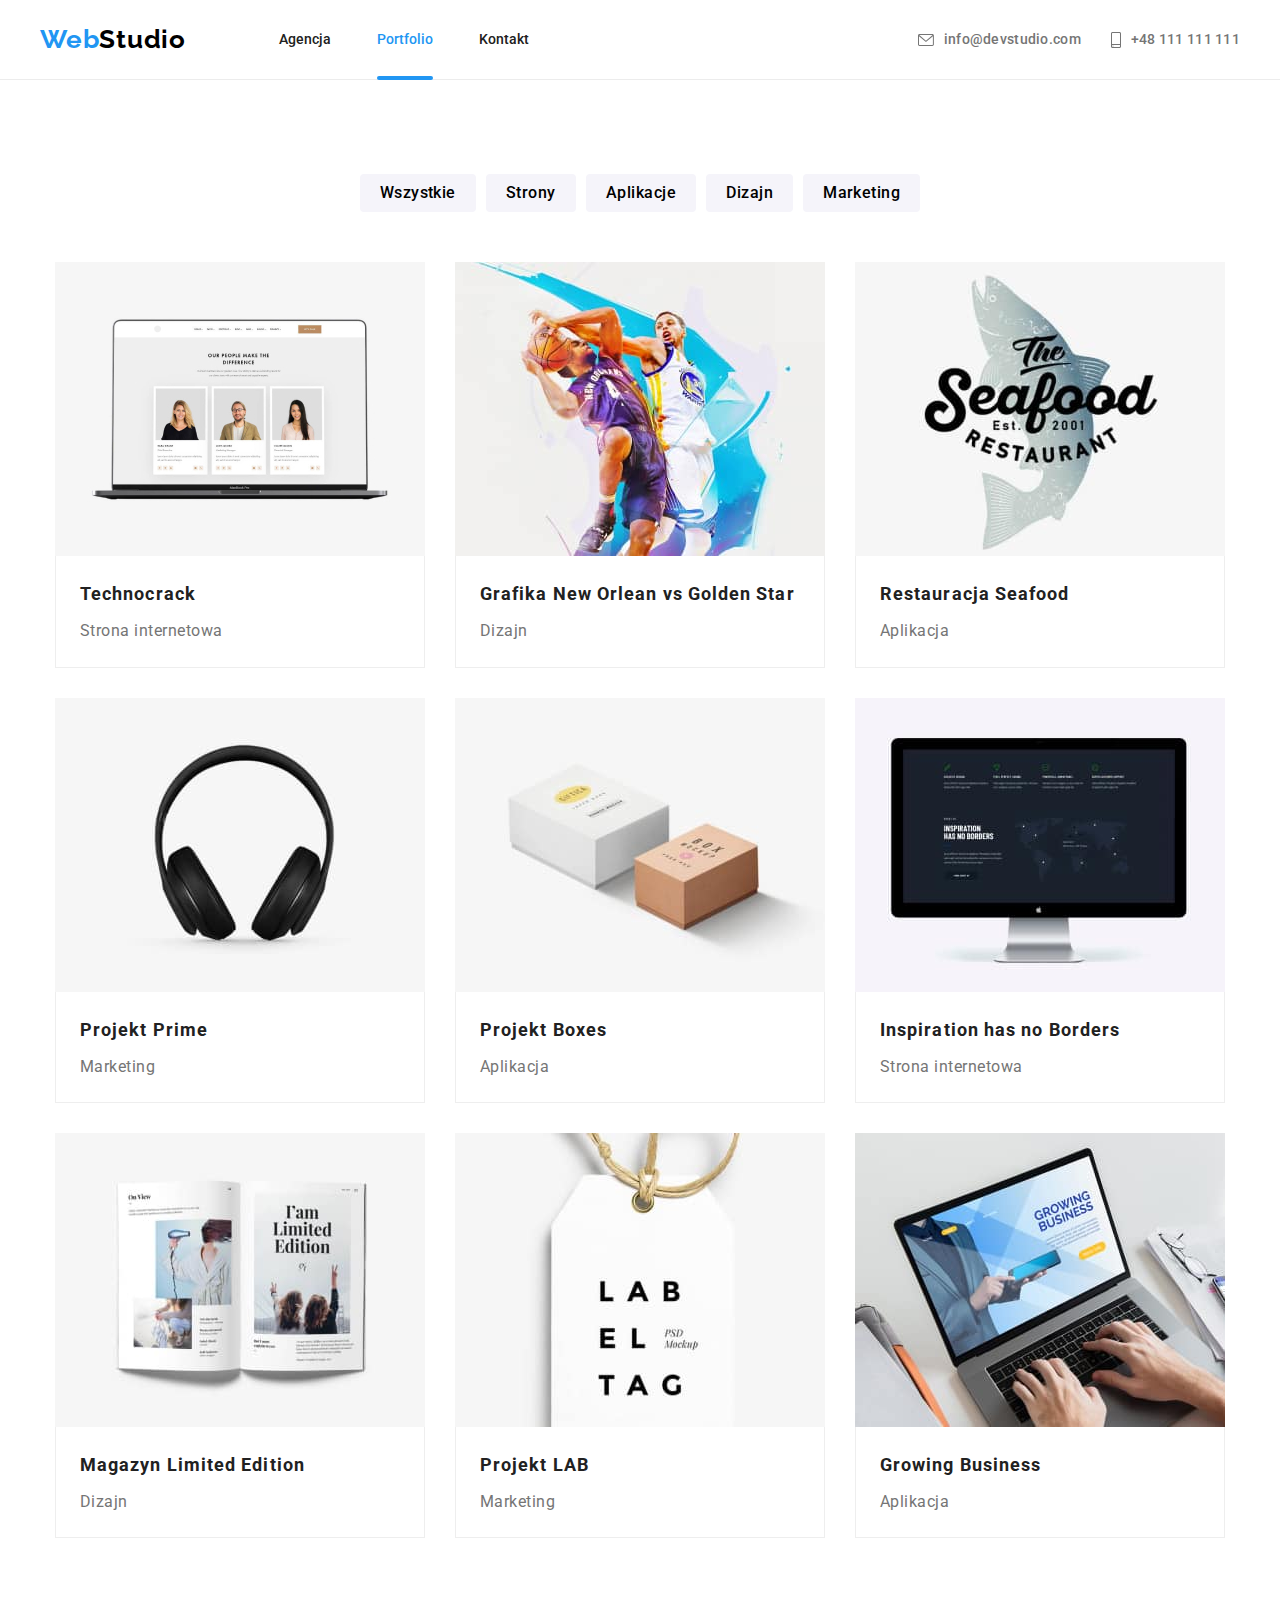
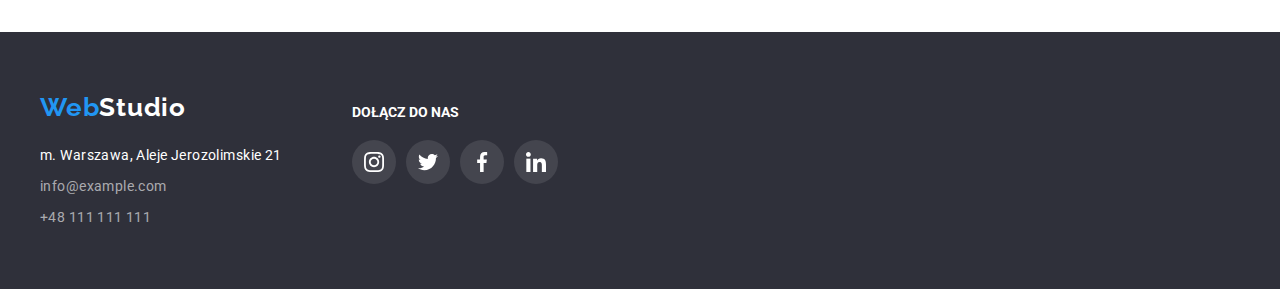
==== portfolio.html @ 67d0ca94 "feat: init hw 6" ====
<!DOCTYPE html>
<html lang="pl">
  <head>
    <meta charset="UTF-8" />
    <meta http-equiv="X-UA-Compatible" content="IE=edge" />
    <meta name="viewport" content="width=device-width, initial-scale=1.0" />
    <title>Portfolio</title>
    <link
      rel="stylesheet"
      href="https://cdnjs.cloudflare.com/ajax/libs/modern-normalize/1.1.0/modern-normalize.min.css"
      integrity="sha512-wpPYUAdjBVSE4KJnH1VR1HeZfpl1ub8YT/NKx4PuQ5NmX2tKuGu6U/JRp5y+Y8XG2tV+wKQpNHVUX03MfMFn9Q=="
      crossorigin="anonymous"
      referrerpolicy="no-referrer"
    />
    <link rel="stylesheet" href="css/styles.css" />
  </head>
  <body>
    <header>
      <div class="container header">
        <nav>
          <a class="logo" href="index.html" title="Strona główna">
            <span class="logo-trademark-color">Web</span>Studio</a
          >
          <ul class="menu-list">
            <li class="menu-item"><a class="menu-link" href="./index.html">Agencja</a></li>
            <li class="menu-item">
              <a class="menu-link is-active" href="./portfolio.html">Portfolio</a>
            </li>
            <li class="menu-item"><a class="menu-link" href="#">Kontakt</a></li>
          </ul>
        </nav>
        <div class="contact-list">
          <a class="contact-link" href="mailto:info@devstudio.com">
            <svg width="16" height="12">
              <use href="./images/icons.svg#icon-envelope"></use>
            </svg>
            info@devstudio.com
          </a>
          <a class="contact-link" href="tel:+48111111111">
            <svg width="10" height="16">
              <use href="./images/icons.svg#icon-smartphone"></use>
            </svg>
            +48 111 111 111</a
          >
        </div>
      </div>
    </header>

    <main>
      <!-- FILTERS -->
      <section class="section projects">
        <div class="container">
          <ul class="filter-list">
            <li class="filter-item">
              <button type="button" class="btn filter-btn">Wszystkie</button>
            </li>
            <li class="filter-item">
              <button type="button" class="btn filter-btn">Strony</button>
            </li>
            <li class="filter-item">
              <button type="button" class="btn filter-btn">Aplikacje</button>
            </li>
            <li class="filter-item">
              <button type="button" class="btn filter-btn">Dizajn</button>
            </li>
            <li class="filter-item">
              <button type="button" class="btn filter-btn">Marketing</button>
            </li>
          </ul>

          <!-- /FILTERS -->
        </div>

        <!-- PROJECTS -->
        <div class="container">
          <ul class="project-list">
            <li class="project-item">
              <figure>
                <div class="project-photo">
                  <img
                    src="./images/technocrack.jpg"
                    width="370"
                    height="294"
                    title="Technocrack - Strona internetowa "
                    alt="Technocrack - foto"
                  />
                  <p class="project-overlay">
                    Technocrack jest popularną platformą wykorzystywaną do rozpowszechniania
                    koronawirusa. Firmy wykorzystują tę platformę do celów szpiegowskich i ataków na
                    niezabezpieczone serwery konkurencji
                  </p>
                </div>
                <figcaption class="project-description">
                  <h3 class="project-description-header">Technocrack</h3>
                  <p class="project-description-text">Strona internetowa</p>
                </figcaption>
              </figure>
            </li>
            <li class="project-item">
              <figure>
                <div class="project-photo">
                  <img
                    src="./images/graph_no_vs_gs.jpg"
                    width="370"
                    height="294"
                    title="Grafika New Orlean vs Golden Star - Dizajn"
                    alt="Grafika New Orlean vs Golden Star - foto"
                  />
                  <p class="project-overlay">
                    Technocrack jest popularną platformą wykorzystywaną do rozpowszechniania
                    koronawirusa. Firmy wykorzystują tę platformę do celów szpiegowskich i ataków na
                    niezabezpieczone serwery konkurencji
                  </p>
                </div>
                <figcaption class="project-description">
                  <h3 class="project-description-header">Grafika New Orlean vs Golden Star</h3>
                  <p class="project-description-text">Dizajn</p>
                </figcaption>
              </figure>
            </li>
            <li class="project-item">
              <figure>
                <div class="project-photo">
                  <img
                    src="./images/restaurant_seafood.jpg"
                    width="370"
                    height="294"
                    title="Restauracja Seafood - Aplikacja"
                    alt="Restauracja Seafood - foto"
                  />
                  <p class="project-overlay">
                    Technocrack jest popularną platformą wykorzystywaną do rozpowszechniania
                    koronawirusa. Firmy wykorzystują tę platformę do celów szpiegowskich i ataków na
                    niezabezpieczone serwery konkurencji
                  </p>
                </div>
                <figcaption class="project-description">
                  <h3 class="project-description-header">Restauracja Seafood</h3>
                  <p class="project-description-text">Aplikacja</p>
                </figcaption>
              </figure>
            </li>
            <li class="project-item">
              <figure>
                <div class="project-photo">
                  <img
                    src="./images/proj_prime.jpg"
                    width="370"
                    height="294"
                    title="Projekt Prime - Marketing"
                    alt="Projekt Prime - foto"
                  />
                  <p class="project-overlay">
                    Technocrack jest popularną platformą wykorzystywaną do rozpowszechniania
                    koronawirusa. Firmy wykorzystują tę platformę do celów szpiegowskich i ataków na
                    niezabezpieczone serwery konkurencji
                  </p>
                </div>
                <figcaption class="project-description">
                  <h3 class="project-description-header">Projekt Prime</h3>
                  <p class="project-description-text">Marketing</p>
                </figcaption>
              </figure>
            </li>
            <li class="project-item">
              <figure>
                <div class="project-photo">
                  <img
                    src="./images/proj_boxes.jpg"
                    width="370"
                    height="294"
                    title="Projekt Boxes - Aplikacja"
                    alt="Projekt Boxes - foto"
                  />
                  <p class="project-overlay">
                    Technocrack jest popularną platformą wykorzystywaną do rozpowszechniania
                    koronawirusa. Firmy wykorzystują tę platformę do celów szpiegowskich i ataków na
                    niezabezpieczone serwery konkurencji
                  </p>
                </div>
                <figcaption class="project-description">
                  <h3 class="project-description-header">Projekt Boxes</h3>
                  <p class="project-description-text">Aplikacja</p>
                </figcaption>
              </figure>
            </li>
            <li class="project-item">
              <figure>
                <div class="project-photo">
                  <img
                    src="./images/webpage_inspiration.jpg"
                    width="370"
                    height="294"
                    title="Inspiration has no Borders - Strona internetowa"
                    alt="Inspiration has no Borders - foto"
                  />
                  <p class="project-overlay">
                    Technocrack jest popularną platformą wykorzystywaną do rozpowszechniania
                    koronawirusa. Firmy wykorzystują tę platformę do celów szpiegowskich i ataków na
                    niezabezpieczone serwery konkurencji
                  </p>
                </div>
                <figcaption class="project-description">
                  <h3 class="project-description-header">Inspiration has no Borders</h3>
                  <p class="project-description-text">Strona internetowa</p>
                </figcaption>
              </figure>
            </li>
            <li class="project-item">
              <figure>
                <div class="project-photo">
                  <img
                    src="./images/magazine.jpg"
                    width="370"
                    height="294"
                    title="Magazyn Limited Edition - Dizajn"
                    alt="Magazyn Limited Edition - foto"
                  />
                  <p class="project-overlay">
                    Technocrack jest popularną platformą wykorzystywaną do rozpowszechniania
                    koronawirusa. Firmy wykorzystują tę platformę do celów szpiegowskich i ataków na
                    niezabezpieczone serwery konkurencji
                  </p>
                </div>
                <figcaption class="project-description">
                  <h3 class="project-description-header">Magazyn Limited Edition</h3>
                  <p class="project-description-text">Dizajn</p>
                </figcaption>
              </figure>
            </li>
            <li class="project-item">
              <figure>
                <div class="project-photo">
                  <img
                    src="./images/proj_lab.jpg"
                    width="370"
                    height="294"
                    title="Projekt LAB - Marketing"
                    alt="Projekt LAB - foto"
                  />
                  <p class="project-overlay">
                    Technocrack jest popularną platformą wykorzystywaną do rozpowszechniania
                    koronawirusa. Firmy wykorzystują tę platformę do celów szpiegowskich i ataków na
                    niezabezpieczone serwery konkurencji
                  </p>
                </div>
                <figcaption class="project-description">
                  <h3 class="project-description-header">Projekt LAB</h3>
                  <p class="project-description-text">Marketing</p>
                </figcaption>
              </figure>
            </li>
            <li class="project-item">
              <figure>
                <div class="project-photo">
                  <img
                    src="./images/app_growing_business.jpg"
                    width="370"
                    height="294"
                    title="Growing Business - Aplikacja"
                    alt="Growing Business - foto"
                  />
                  <p class="project-overlay">
                    Technocrack jest popularną platformą wykorzystywaną do rozpowszechniania
                    koronawirusa. Firmy wykorzystują tę platformę do celów szpiegowskich i ataków na
                    niezabezpieczone serwery konkurencji
                  </p>
                </div>
                <figcaption class="project-description">
                  <h3 class="project-description-header">Growing Business</h3>
                  <p class="project-description-text">Aplikacja</p>
                </figcaption>
              </figure>
            </li>
          </ul>
        </div>
      </section>
      <!-- /PROJECTS -->
    </main>

    <footer class="footer">
      <div class="footer-content container">
        <div class="footer-address">
          <a class="logo" href="index.html" title="Strona główna">
            <span class="logo-trademark-color">Web</span>Studio</a
          >
          <address>
            <span class="address-item">m. Warszawa, Aleje Jerozolimskie 21</span>
            <a class="address-link" href="mailto:info@example.com">info@example.com</a>
            <a class="address-link" href="tel:+48111111111">+48 111 111 111</a>
          </address>
        </div>
        <div class="footer-social">
          <p class="footer-social-title">Dołącz do nas</p>
          <div class="footer-social-links">
            <a class="footer-social-link" href="#" target="_blank">
              <svg class="footer-social-icon" width="20px" height="20px">
                <use href="./images/icons.svg#icon-instagram"></use>
              </svg>
            </a>
            <a class="footer-social-link" href="#" target="_blank">
              <svg class="footer-social-icon" width="20px" height="20px">
                <use href="./images/icons.svg#icon-twitter"></use>
              </svg>
            </a>
            <a class="footer-social-link" href="#" target="_blank">
              <svg class="footer-social-icon" width="20px" height="20px">
                <use href="./images/icons.svg#icon-facebook"></use>
              </svg>
            </a>
            <a class="footer-social-link" href="#" target="_blank">
              <svg class="footer-social-icon" width="20px" height="20px">
                <use href="./images/icons.svg#icon-linkedin"></use>
              </svg>
            </a>
          </div>
        </div>
      </div>
    </footer>
  </body>
</html>
---- css/styles.css ----
/* IMPORT FONTS */
@import url('https://fonts.googleapis.com/css2?family=Raleway:wght@700&family=Roboto:wght@400;500;700;900&display=swap');

/* BRAND COLORS */
:root {
    /* primary colors */
    --brand-color-black: #212121;
    --brand-color-grey: #757575;
    --brand-color-white: #fff;
    --brand-color-blue: #2196f3;
    --brand-color-lightgrey: #AFB1B8;
    /* primary background */
    --brand-background-light: #E5E5E5;
    --brand-background-dark: #2F303A;
    --brand-background-light-box : #F5F4FA;
    --brand-background-white: var(--brand-color-white);
    --brand-radius: 4px;
    --brand-function-cubic: cubic-bezier(0.4, 0, 0.2, 1);
}

* {
    margin: 0;
    padding: 0;
}

body {
    font-family: 'Roboto', sans-serif;
    color: var(--brand-color-black);
}

/* *************** repetitive pieces of code *************** */

.section {
    padding-top: 94px;
    padding-bottom: 94px;
}

.container {
    width: 100%;
    max-width: 1200px;
    margin: 0 auto;
    padding: 0 15px;
}

.btn {
    font-family: 'Roboto', sans-serif;
    border: none;
    border-radius: 4px;
    cursor: pointer;
    font-size: 16px;
}

.head-caption {
    font-size: 36px;
    line-height: 1.2;
    font-weight: 700;
    margin-bottom: 50px;
}

/* *************** COMMON *************** */

ul {
    list-style-type: none;
}

a {
    text-decoration: none;
}


header {
    border-bottom: 1px solid #ECECEC;
}

/* NAVIGATION in header */
.header {
    padding-top: 24px;
    padding-bottom: 24px;
    display: flex;
    justify-content: space-between;
    align-items: center;
}

nav {
    display: flex;
    align-items: center;
}

.menu-list {
    display: flex;
    align-items: center;
    gap: 46px;
}

.menu-item {
    font-size: 14px;
    font-weight: 500;
    line-height: 1.14;
}

.menu-link {
    color: var(--brand-color-black);
    display: flex;
    transition: color 250ms var(--brand-function-cubic);
}

.menu-link:is(:hover, :focus) {
    color: var(--brand-color-blue);
}

.is-active {
    position: relative;
    color: var(--brand-color-blue);
}

.is-active::after {
    position: absolute;
    content: '';
    display: block;
    width: 100%;
    height: 4px;
    top: 44px;
    border-radius: 2px;
    background-color: var(--brand-color-blue);
}

/* SECTION CONTACT in header */

.contact-list {
    font-size: 14px;
    line-height: 1.1;
    font-weight: 500;
    letter-spacing: 0.02em;
    display: flex;
    align-items: center;
    gap: 30px;
}

.contact-link {
    color: var(--brand-color-grey);
    display: flex;
    align-items: center;
    column-gap: 10px;
    fill: var(--brand-color-grey);
    transition: color 250ms var(--brand-function-cubic),
    fill 250ms var(--brand-function-cubic);
}

.contact-link:is(:hover, :focus) {
    color: var(--brand-color-blue);
    fill: var(--brand-color-blue);
}

/* SECTION LOGO */

.logo {
    font-family: 'Raleway', sans-serif;
    font-weight: 700;
    font-size: 26px;
    line-height: 1.2;
    letter-spacing: 0.03em;
    color: #000;
    margin-right: 93px;
}

.logo-trademark-color {
    color: var(--brand-color-blue);
}

/* SECTION FOOTER */

.footer {
    background-color: var(--brand-background-dark);
    padding-top: 60px;
    padding-bottom: 60px;
}

.footer-content {
display: flex;
}

.footer-address {
    margin-right: 70px;
}

.footer .logo {
    color: var(--brand-color-white);
}

.footer address {
    font-size: 14px;
    letter-spacing: 0.03em;
    font-style: normal;
    display: flex;
    flex-direction: column;
    line-height: 1.6;
}

.footer .address-item {
    color: var(--brand-color-white);
    margin-top: 20px;
}

.footer .address-link {
    color: rgba(255, 255, 255, 0.6);
    text-decoration: none;
    margin-top: 9px;
    transition: color 250ms var(--brand-function-cubic);
}

.footer .address-link:is(:hover, :focus) {
    color: var(--brand-color-blue);
}

.footer .address-item span {
    text-decoration: underline;
}

.footer-social {
    margin-top: 12px;
}

.footer-social-title { 
    color: var(--brand-color-white);
    font-size: 14px;
    font-weight: 700;
    text-transform: uppercase;
    line-height: 1.15;
    margin-bottom: 20px;    
}

.footer-social-link {
    display: flex;
    height: 44px;
    width: 44px;
    justify-content: center;
    align-items: center;
    border-radius: 50%;
    background-color: rgba(255, 255, 255, 0.1);
}

.footer-social-icon {
    fill: var(--brand-color-white);
    transition: background-color 250ms var(--brand-function-cubic);
}

.footer-social-link:is(:hover, :focus) {
    background-color: var(--brand-color-blue);
}

.footer-social-links {
    display: flex;
    gap: 10px;
}










/* SECTION MAIN */

.main {

}

/* *************** index.html *************** */

/* SECTION HERO */

.hero {
    background-color: var(--brand-background-dark);
    text-align: center;
    padding: 200px 0;
    display: flex;
    justify-content: center;
    background-image: linear-gradient(rgba(47, 48, 58, 0.4), rgba(47, 48, 58, 0.4)), url(../images/header_hero_brand.jpg);
    background-repeat: no-repeat;
    background-position: center;
}

.hero-content {
    text-align: center;
    margin: 0 auto;
}

.hero-title {
    color: var(--brand-color-white);
    text-transform: uppercase;
    font-size: 44px;
    font-weight: 900;
    line-height: 1.3636;
    letter-spacing: 0.06em;
    margin-bottom: 30px;
    padding: 0 200px;
}

.hero-btn {
    color: var(--brand-color-white);
    background-color: var(--brand-color-blue);
    font-weight: 700;
    line-height: 1.9;
    min-width: 200px;
    min-height: 50px;
    box-shadow: 0px 4px 4px rgba(0, 0, 0, 0.15);
    padding-top: 10px;
    padding-bottom: 10px;
    transition: background-color 250ms var(--brand-function-cubic);
}

.hero-btn:is(:hover, :focus) {
    background-color: var(--brand-color-white);
    color: var(--brand-color-blue);
}

/* SECTION ADVANTAGES */

.advantages {

}

.advantage-list{
    display: flex;
    justify-content: center;
    gap: 30px;
}

.advantage-item {

}

.advantage-icon {
    padding: 25px 100px;
    background-color: var(--brand-background-light-box);
    margin-bottom: 30px;
    border-radius: var(--brand-radius);
}

.advantage-title {
    font-size: 14px;
    line-height: 1.1;
    text-transform: uppercase;
}

.advantage-text {
    font-size: 14px;
    line-height: 1.7;
    color: var(--brand-color-grey);
    margin-top: 10px;
}

/* SECTION OFFER */

.offers {
    text-align: center;
    margin-top: -94px;
}

.offer-content {

}

.offer-list {
    display: flex;
    flex-wrap: wrap;
    gap: 30px;
    justify-content: center;
}

.offer-item {
    position: relative;
}

.offer-title {
        font-weight: 700;
        font-size: 14px;
        line-height: 1.1;
        text-align: center;
        letter-spacing: 0.03em;
        text-transform: uppercase;
        color: var(--brand-color-white);
        
        position: absolute;
        left: 0;
        bottom: 0;
        width: 100%;
        padding-top: 27.5px;
        padding-bottom: 27.5px;
        background-color: rgba(47, 48, 58, 0.8);
}

.offer-item > img {
    vertical-align: middle;
}

/* SECTION TEAM */

.team {
    text-align: center;
    background-color: #f5f4fa;
}

.team-content {

}

.team-list{
    display: flex;
    flex-wrap: wrap;
    justify-content: center;
    gap: 30px;
}

.team-item {
    background-color: var(--brand-color-white);
    box-shadow: 0px 1px 3px rgba(0, 0, 0, 0.12), 0px 1px 1px rgba(0, 0, 0, 0.14), 0px 2px 1px rgba(0, 0, 0, 0.2);
    border-radius: 0px 0px 4px 4px;
}

.team-item figcaption{
    padding: 30px 0;
}

.team-description-header {
    font-weight: 500;
    line-height: 1.2;
    letter-spacing: 0.03em;
}

.team-description-text {
    color: var(--brand-color-grey);
    line-height: 1.2;
    letter-spacing: 0.03em;
    padding-top: 10px;
}

.team-description-links {
    display: flex;
    margin-top: 16px;
    justify-content: center;
    align-items: center;
    gap: 10px;
}

.team-social-icon {
    fill: var(--brand-color-lightgrey);
    transition: fill 250ms var(--brand-function-cubic);
}

.team-social-link { 
    display: flex;
    width: 44px;
    height: 44px;
    justify-content: center;
    align-items: center;
    border-radius: 50%;
    transition: background-color 250ms var(--brand-function-cubic);
}

.team-social-link:is(:hover, :focus) {
    background-color: var(--brand-color-blue);
}

.team-social-link:hover .team-social-icon,
.team-social-link:focus .team-social-icon {
    fill: var(--brand-color-white);
} 

/* SECTION CLIENTS */

.clients { 
    text-align: center;
}

.clients-title {
    font-weight: 700;
    font-size: 36px;
    line-height: 1.17;
    color: var(--brand-color-black);
    margin-bottom: 50px;
}

.clients-list {
    display: flex;
    gap: 30px;
}

.client-link {
    display: block;
    width: 170px;
    height: 92px;
    border: 1px solid #afb1b8;
    border-radius: var(--brand-radius);
    transition: fill 250ms var(--brand-function-cubic);
}

.client-link:is(:hover, :focus) {
    border-color: var(--brand-color-blue);
}

.client-link:hover .client-icon,
.client-link:focus .client-icon 
{
    fill: var(--brand-color-blue);
}

.client-icon {
    fill: #afb1b8;
    margin: 16px 32px;
}

/* BACKDROP */

.backdrop {
    position: fixed;
    left: 0;
    top: 0;
    width: 100vw;
    height: 100vh;
    background-color: rgba(0, 0, 0, 0.2);
    display: flex;
    justify-content: center;
    align-items: center;
    transition-property: visibility, opacity;
    transition-duration: 250ms;
    transition-timing-function: var(--brand-function-cubic);
}

.is-hidden {
    visibility: hidden;
    opacity: 0;
    pointer-events: none;
}

.is-hidden .modal {
    transform: scale(2);
}

.modal { 
    position: absolute;
    width: 528px;
    height: 581px;
    background-color: var(--brand-color-white);
    box-shadow: 
        0px 1px 3px rgba(0, 0, 0, 0.12), 
        0px 1px 1px rgba(0, 0, 0, 0.14), 
        0px 2px 1px rgba(0, 0, 0, 0.2);
    transition: transform 250ms var(--brand-function-cubic);
}

.close-btn {
    position: absolute;
    height: 30px;
    width: 30px;
    top: 8px;
    right: 8px;
    border: 1px solid rgba(0, 0, 0, 0.1);
    border-radius: 50%;
    cursor: pointer;
    font-size: 25px;
}

/* *************** portfolio.html *************** */

/* SECTION FILTERS */

.filters {

}

.filter-list {
    display: flex;
    justify-content: center;
    margin-bottom: 50px;
    gap: 10px;
}

.filter-item {

}

.filter-btn {
    min-height: 38px;
    background-color: var(--brand-background-light-box);
    font-weight: 500;
    line-height: 1.6;
    letter-spacing: 0.03em;
    padding: 0px 20px;
    transition-property: color, background-color;
    transition-duration: 250ms;
    transition-timing-function: var(--brand-function-cubic);
}

.filter-btn:is(:hover, :focus) {
    color: var(--brand-color-white);
    background-color: var(--brand-color-blue);   
    box-shadow: 
        0px 3px 1px rgba(0, 0, 0, 0.1), 
        0px 1px 2px rgba(0, 0, 0, 0.08), 
        0px 2px 2px rgba(0, 0, 0, 0.12);
}

/* SECTION PROJECTS */

.projects {

}

.project-list{
    display: flex;
    flex-wrap: wrap;
    justify-content: center;
    gap: 30px;
}

.project-item {
    cursor: pointer;
}

.project-item:hover {
    box-shadow: 
    0px 1px 1px rgba(0, 0, 0, 0.12), 
    0px 4px 4px rgba(0, 0, 0, 0.06), 
    1px 4px 6px rgba(0, 0, 0, 0.16);
}

.project-photo {
    position: relative;
    width: 370px;
    height: 294px;
    overflow: hidden;
}

.project-photo > img {
    vertical-align: middle;
}

.project-description {
    border-left: 1px solid #EEE;
    border-right: 1px solid #EEE;
    border-bottom: 1px solid #EEE;
    padding: 20px 24px;
}

.project-description-header {
    font-weight: 700;
    font-size: 18px;
    line-height: 2;
    letter-spacing: 0.06em;
}

.project-description-text {
    letter-spacing: 0.03em;
    line-height: 1.9;
    color: var(--brand-color-grey);
    padding-top: 4px;
}

.project-overlay {
    position: absolute;
    top: 0;
    left: 0;
    width: 100%;
    height: 100%;
    display: flex;
    align-items: center;
    background-color: rgba(33, 150, 243, 0.9);
    color: var(--brand-color-white);
    font-size: 18px;
    line-height: 1.6;
    padding: 0 25px;
    letter-spacing: 0.03em;
    opacity: 0;
    transform: translateY(100%);
    transition: transform 250ms var(--brand-function-cubic);
}

.project-item:hover .project-overlay {
    transform: translateY(0);
    opacity: 1;
}
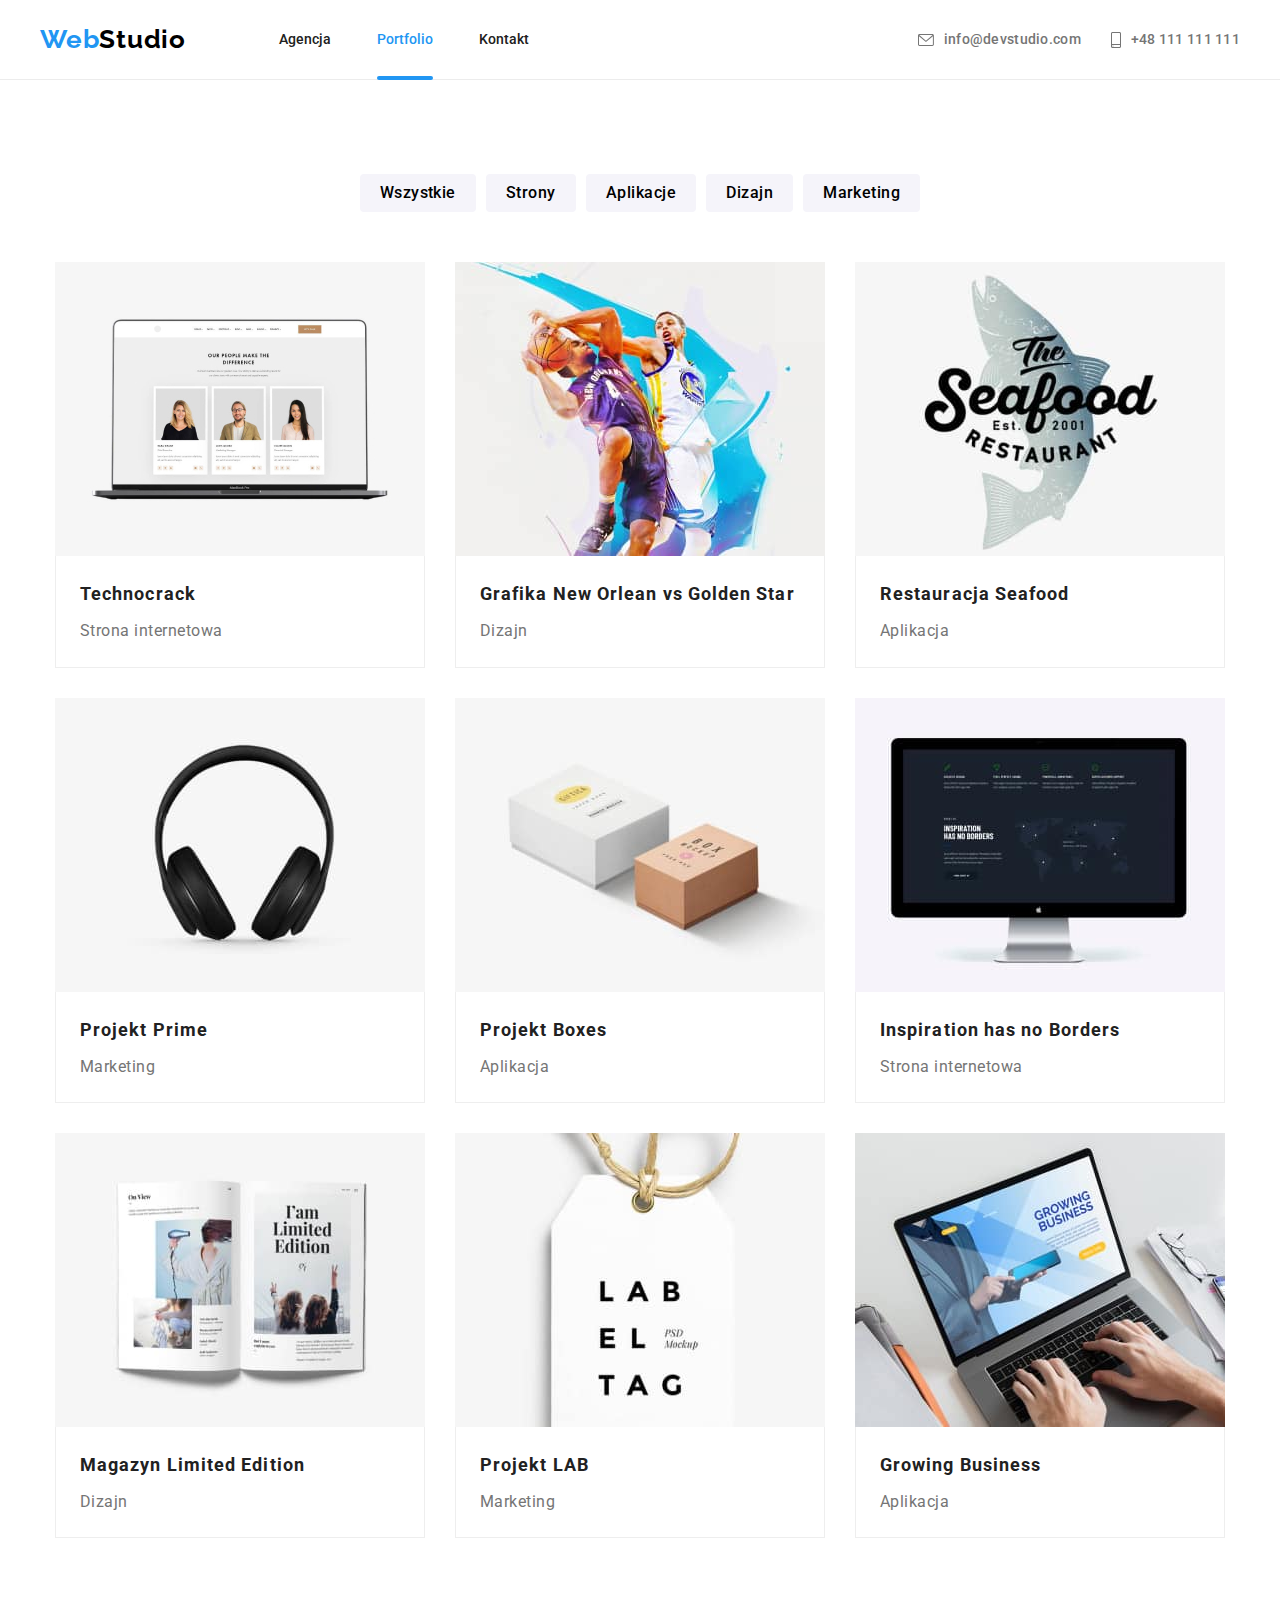
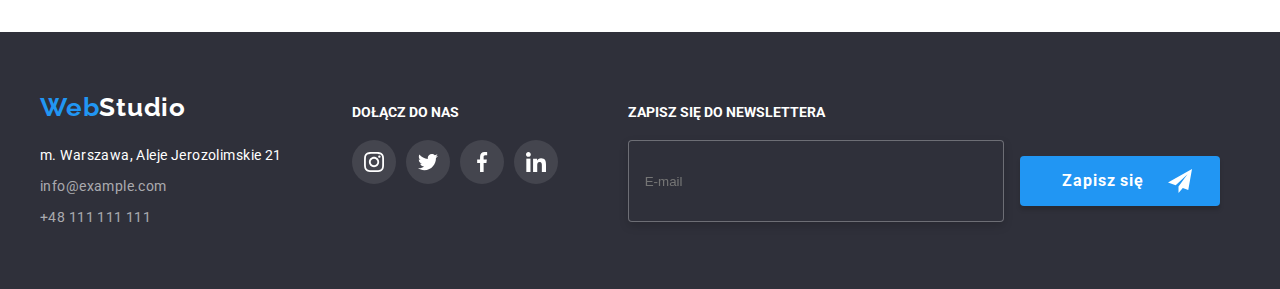
==== commit 639a612e: "add newsletter-form" ====
--- a/portfolio.html
+++ b/portfolio.html
@@ -74,7 +74,7 @@
         <!-- PROJECTS -->
         <div class="container">
           <ul class="project-list">
-            <li class="project-item">
+            <li tabindex="0" class="project-item">
               <figure>
                 <div class="project-photo">
                   <img
@@ -96,7 +96,7 @@
                 </figcaption>
               </figure>
             </li>
-            <li class="project-item">
+            <li tabindex="0" class="project-item">
               <figure>
                 <div class="project-photo">
                   <img
@@ -118,7 +118,7 @@
                 </figcaption>
               </figure>
             </li>
-            <li class="project-item">
+            <li tabindex="0" class="project-item">
               <figure>
                 <div class="project-photo">
                   <img
@@ -140,7 +140,7 @@
                 </figcaption>
               </figure>
             </li>
-            <li class="project-item">
+            <li tabindex="0" class="project-item">
               <figure>
                 <div class="project-photo">
                   <img
@@ -162,7 +162,7 @@
                 </figcaption>
               </figure>
             </li>
-            <li class="project-item">
+            <li tabindex="0" class="project-item">
               <figure>
                 <div class="project-photo">
                   <img
@@ -184,7 +184,7 @@
                 </figcaption>
               </figure>
             </li>
-            <li class="project-item">
+            <li tabindex="0" class="project-item">
               <figure>
                 <div class="project-photo">
                   <img
@@ -206,7 +206,7 @@
                 </figcaption>
               </figure>
             </li>
-            <li class="project-item">
+            <li tabindex="0" class="project-item">
               <figure>
                 <div class="project-photo">
                   <img
@@ -228,7 +228,7 @@
                 </figcaption>
               </figure>
             </li>
-            <li class="project-item">
+            <li tabindex="0" class="project-item">
               <figure>
                 <div class="project-photo">
                   <img
@@ -250,7 +250,7 @@
                 </figcaption>
               </figure>
             </li>
-            <li class="project-item">
+            <li tabindex="0" class="project-item">
               <figure>
                 <div class="project-photo">
                   <img
@@ -315,6 +315,21 @@
             </a>
           </div>
         </div>
+
+        <div class="footer-newsletter">
+          <h4 class="footer-newsletter-tittle">Zapisz się do newslettera</h4>
+          <form action="" name="newsletter-form">
+            <label for="">
+              <input type="email" name="email" id="email" placeholder="E-mail" class="newsletter" />
+              <button type="submit" class="btn newsletter-btn">
+                <span>Zapisz się</span>
+                <svg width="24" height="24">
+                  <use href="./images/icons.svg#icon-send"></use>
+                </svg>
+              </button>
+            </label>
+          </form>
+        </div>
       </div>
     </footer>
   </body>
--- a/css/styles.css
+++ b/css/styles.css
@@ -253,14 +253,57 @@
     gap: 10px;
 }
 
-
-
-
-
-
-
-
-
+.footer-newsletter {
+    margin-top: 12px;
+    margin-left: 70px;
+}
+
+.footer-newsletter-tittle {
+    text-transform: uppercase;
+    color: var(--brand-color-white);
+    font-size: 14px;
+    line-height: 1.15;
+    margin-bottom: 20px;
+}
+
+.newsletter {
+    height: 50px;
+    width: 358px;
+    padding-top: 15px;
+    padding-bottom: 15px;
+    padding-left: 16px;
+    background-color: var(--brand-background-dark);
+    color: var(--brand-color-white);
+    border: 1px solid rgba(255, 255, 255, 0.3);
+    filter: drop-shadow(0px 4px 4px rgba(0, 0, 0, 0.15));
+    border-radius: var(--brand-radius);    
+}
+
+.newsletter-btn {
+    width: 200px;
+    height: 50px;
+    margin-left: 12px;
+    font-weight: 700;
+    line-height: 1.87;
+    letter-spacing: 0.06em;
+    display: inline-flex;
+    align-items: center;
+    background-color: var(--brand-color-blue);
+    color: var(--brand-color-white);
+    fill: var(--brand-color-white);
+    box-shadow: 0 4px 4px rgba(0, 0, 0, 0.15);
+    transition-property: background-color;
+    transition-duration: 250ms;
+    transition-timing-function: var(--brand-function-cubic);   
+}
+
+.newsletter-btn > span {
+    padding: 10px 24px 10px 42px;
+}
+
+.newsletter-btn:is(:hover, :focus){
+    background-color: rgba(24, 140, 232, .68);
+}
 
 /* SECTION MAIN */
 
@@ -282,7 +325,7 @@
     background-repeat: no-repeat;
     background-position: center;
 }
-
+  
 .hero-content {
     text-align: center;
     margin: 0 auto;
@@ -679,7 +722,9 @@
     transition: transform 250ms var(--brand-function-cubic);
 }
 
-.project-item:hover .project-overlay {
+.project-item:hover .project-overlay,
+.project-item:focus .project-overlay
+ {
     transform: translateY(0);
     opacity: 1;
 }
